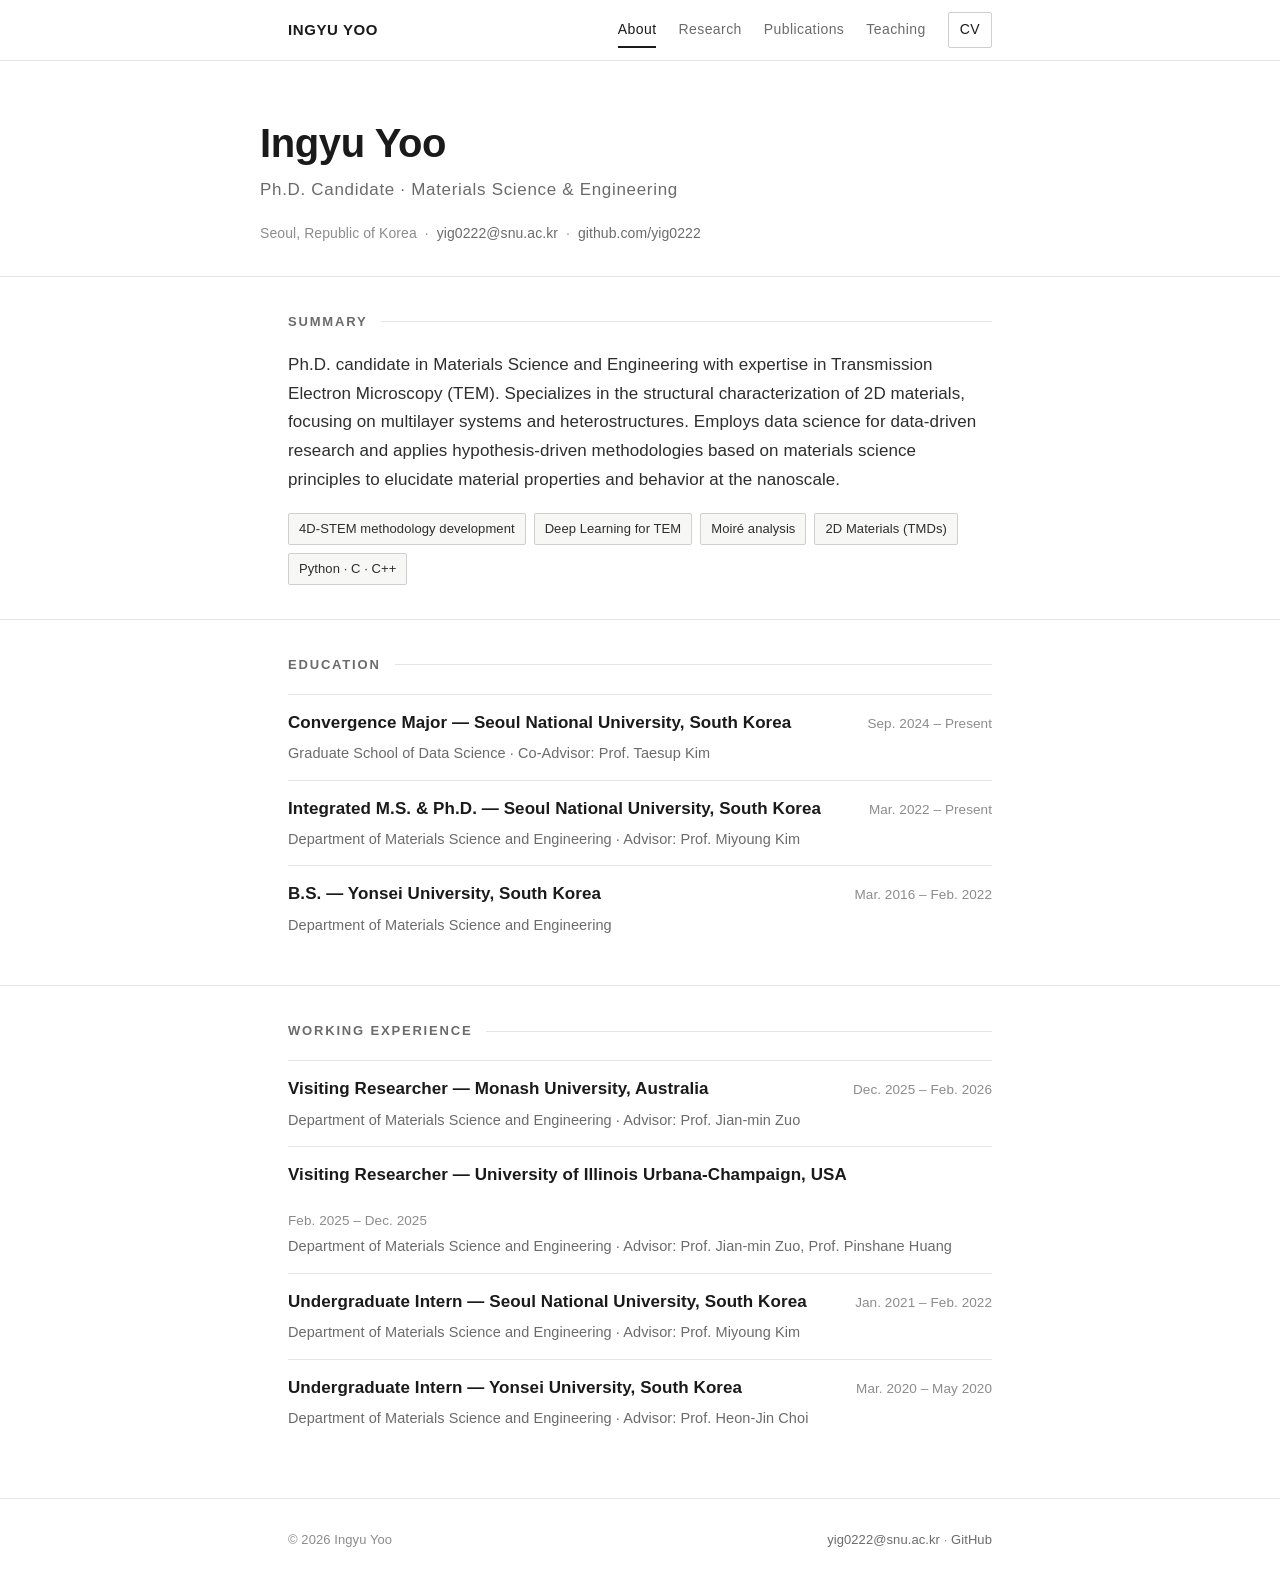
==== index.html @ f6029161 "Add files via upload" ====
<!DOCTYPE html>
<html lang="en">
<head>
<meta charset="utf-8">
<meta name="viewport" content="width=device-width, initial-scale=1">
<title>Ingyu Yoo — Materials Science & TEM</title>
<meta name="description" content="Ingyu Yoo — Ph.D. candidate in Materials Science and Engineering specializing in Transmission Electron Microscopy and 2D materials.">
<link rel="stylesheet" href="assets/style.css">
</head>
<body>
<header class="nav"><div class="nav-inner">
  <a class="brand" href="index.html">Ingyu Yoo</a>
  <nav class="menu">
    <a class="active" href="index.html">About</a>
    <a href="research.html">Research</a>
    <a href="publications.html">Publications</a>
    <a href="teaching.html">Teaching</a>
    <a class="cv" href="CV_Ingyu_Yoo.pdf" target="_blank" rel="noopener">CV</a>
  </nav>
</div></header>

<main>
<section class="hero wrap">
  <h1>Ingyu Yoo</h1>
  <p class="role">Ph.D. Candidate · Materials Science & Engineering</p>
  <p class="meta">Seoul, Republic of Korea &nbsp;·&nbsp; <a href="mailto:yig0222@snu.ac.kr">yig0222@snu.ac.kr</a> &nbsp;·&nbsp; <a href="https://github.com/yig0222" target="_blank" rel="noopener">github.com/yig0222</a></p>
</section>

<section class="section"><div class="wrap">
  <h2 class="head">Summary</h2>
  <p class="lead">Ph.D. candidate in Materials Science and Engineering with expertise in Transmission Electron Microscopy (TEM). Specializes in the structural characterization of 2D materials, focusing on multilayer systems and heterostructures. Employs data science for data-driven research and applies hypothesis-driven methodologies based on materials science principles to elucidate material properties and behavior at the nanoscale.</p>
  <div class="chips" style="margin-top:18px">
    <span class="chip">4D-STEM methodology development</span><span class="chip">Deep Learning for TEM</span>
    <span class="chip">Moiré analysis</span><span class="chip">2D Materials (TMDs)</span>
    <span class="chip">Python · C · C++</span>
  </div>
</div></section>

<section class="section"><div class="wrap">
  <h2 class="head">Education</h2>

  <div class="entry"><div class="top"><h3>Convergence Major — Seoul National University, South Korea</h3><span class="date">Sep. 2024 – Present</span></div>
    <div class="sub">Graduate School of Data Science · Co-Advisor: Prof. Taesup Kim</div></div>

  <div class="entry"><div class="top"><h3>Integrated M.S. &amp; Ph.D. — Seoul National University, South Korea</h3><span class="date">Mar. 2022 – Present</span></div>
    <div class="sub">Department of Materials Science and Engineering · Advisor: Prof. Miyoung Kim</div></div>

  <div class="entry"><div class="top"><h3>B.S. — Yonsei University, South Korea</h3><span class="date">Mar. 2016 – Feb. 2022</span></div>
    <div class="sub">Department of Materials Science and Engineering</div></div>
</div></section>

<section class="section"><div class="wrap">
  <h2 class="head">Working Experience</h2>

  <div class="entry"><div class="top"><h3>Visiting Researcher — Monash University, Australia</h3><span class="date">Dec. 2025 – Feb. 2026</span></div>
    <div class="sub">Department of Materials Science and Engineering · Advisor: Prof. Jian-min Zuo</div></div>

  <div class="entry"><div class="top"><h3>Visiting Researcher — University of Illinois Urbana-Champaign, USA</h3><span class="date">Feb. 2025 – Dec. 2025</span></div>
    <div class="sub">Department of Materials Science and Engineering · Advisor: Prof. Jian-min Zuo, Prof. Pinshane Huang</div></div>

  <div class="entry"><div class="top"><h3>Undergraduate Intern — Seoul National University, South Korea</h3><span class="date">Jan. 2021 – Feb. 2022</span></div>
    <div class="sub">Department of Materials Science and Engineering · Advisor: Prof. Miyoung Kim</div></div>

  <div class="entry"><div class="top"><h3>Undergraduate Intern — Yonsei University, South Korea</h3><span class="date">Mar. 2020 – May 2020</span></div>
    <div class="sub">Department of Materials Science and Engineering · Advisor: Prof. Heon-Jin Choi</div></div>
</div></section>

</main>

<footer><div class="wrap">
  <span>© 2026 Ingyu Yoo</span>
  <span><a href="mailto:yig0222@snu.ac.kr">yig0222@snu.ac.kr</a> · <a href="https://github.com/yig0222" target="_blank" rel="noopener">GitHub</a></span>
</div></footer>
</body>
</html>
---- assets/style.css ----
/* ===== Ingyu Yoo — personal site. Achromatic, quiet, editorial. ===== */
:root{
  --ink:#1a1a1a; --body:#2e2e2e; --muted:#6b6b6b; --faint:#8c8c8c;
  --line:#e4e4e4; --line-strong:#cfcfcf; --bg:#ffffff; --bg-alt:#f7f7f6;
  --max:760px;
  --sans:-apple-system,BlinkMacSystemFont,"Segoe UI",Roboto,Helvetica,Arial,"Apple SD Gothic Neo","Noto Sans KR",sans-serif;
}
*{box-sizing:border-box}
html{-webkit-text-size-adjust:100%}
body{margin:0;background:var(--bg);color:var(--body);font-family:var(--sans);font-size:16px;line-height:1.68;letter-spacing:.005em;-webkit-font-smoothing:antialiased}
a{color:var(--ink);text-decoration:none;border-bottom:1px solid var(--line-strong);transition:border-color .15s,color .15s}
a:hover{border-color:var(--ink)}
.wrap{max-width:var(--max);margin:0 auto;padding:0 28px}
.section{padding:34px 0;border-top:1px solid var(--line)}
.section:first-of-type{border-top:none}
header.nav{position:sticky;top:0;z-index:20;background:rgba(255,255,255,.92);backdrop-filter:saturate(180%) blur(8px);border-bottom:1px solid var(--line)}
.nav-inner{max-width:var(--max);margin:0 auto;padding:0 28px;display:flex;align-items:center;justify-content:space-between;height:60px}
.brand{font-weight:700;color:var(--ink);letter-spacing:.04em;border:none;font-size:15px;text-transform:uppercase}
.menu{display:flex;gap:22px;align-items:center}
.menu a{border:none;color:var(--muted);font-size:14px;letter-spacing:.03em;padding:4px 0;position:relative}
.menu a:hover{color:var(--ink)}
.menu a.active{color:var(--ink)}
.menu a.active::after{content:"";position:absolute;left:0;right:0;bottom:-2px;height:1.5px;background:var(--ink)}
.menu a.cv{border:1px solid var(--line-strong);border-radius:2px;padding:5px 11px;color:var(--ink)}
.menu a.cv:hover{background:var(--ink);color:#fff;border-color:var(--ink)}
.hero{padding:60px 0 30px}
.hero h1{font-size:40px;line-height:1.12;margin:0;color:var(--ink);font-weight:700;letter-spacing:-.01em}
.hero .role{margin:10px 0 0;color:var(--muted);font-size:17px;letter-spacing:.04em}
.hero .meta{margin:18px 0 0;color:var(--faint);font-size:14px}
.hero .meta a{border:none;color:var(--muted)}
.hero .meta a:hover{color:var(--ink)}
h2.head{font-size:13px;letter-spacing:.14em;text-transform:uppercase;color:var(--muted);font-weight:700;margin:0 0 18px;display:flex;align-items:center;gap:14px}
h2.head::after{content:"";flex:1;height:1px;background:var(--line)}
h3{font-size:17px;margin:0 0 2px;color:var(--ink);font-weight:600;letter-spacing:.005em}
p{margin:0 0 14px}
.lead{font-size:17px;color:var(--body);line-height:1.7}
.entry{padding:14px 0;border-top:1px solid var(--line)}
.entry:first-child{border-top:none}
.entry .top{display:flex;justify-content:space-between;gap:18px;align-items:baseline;flex-wrap:wrap}
.entry .date{color:var(--faint);font-size:13.5px;white-space:nowrap;font-variant-numeric:tabular-nums}
.entry .sub{color:var(--muted);font-size:14.5px;margin-top:2px}
.entry p.desc{color:var(--body);font-size:15px;margin:8px 0 0;line-height:1.66}
.card{padding:20px 0;border-top:1px solid var(--line)}
.card:first-child{border-top:none}
.card .num{color:var(--faint);font-size:13px;letter-spacing:.1em;text-transform:uppercase}
.card h3{margin:6px 0 6px}
.card p{font-size:15px;color:var(--body);margin:0}
ol.pub{list-style:none;counter-reset:p;margin:0;padding:0}
ol.pub li{counter-increment:p;position:relative;padding:14px 0 14px 38px;border-top:1px solid var(--line);font-size:15px;line-height:1.6}
ol.pub li:first-child{border-top:none}
ol.pub li::before{content:counter(p);position:absolute;left:0;top:14px;width:24px;height:24px;border:1px solid var(--line-strong);border-radius:50%;text-align:center;line-height:23px;font-size:12px;color:var(--muted)}
ul.plain{list-style:none;margin:0;padding:0}
ul.plain li{padding:11px 0;border-top:1px solid var(--line);font-size:15px;line-height:1.6}
ul.plain li:first-child{border-top:none}
.me{font-weight:700;color:var(--ink)}
.tag{display:inline-block;font-size:11px;letter-spacing:.06em;text-transform:uppercase;color:var(--muted);border:1px solid var(--line-strong);border-radius:2px;padding:1px 7px;margin-right:8px;vertical-align:1px}
.venue{color:var(--muted)}
.subhead{font-size:12px;letter-spacing:.12em;text-transform:uppercase;color:var(--faint);font-weight:700;margin:26px 0 10px}
.chips{display:flex;flex-wrap:wrap;gap:8px;margin:6px 0 0}
.chip{font-size:13px;color:var(--body);border:1px solid var(--line-strong);border-radius:2px;padding:4px 10px;background:var(--bg-alt)}
footer{border-top:1px solid var(--line);margin-top:20px;padding:30px 0;color:var(--faint);font-size:13px}
footer .wrap{display:flex;justify-content:space-between;flex-wrap:wrap;gap:10px}
footer a{border:none;color:var(--muted)}
footer a:hover{color:var(--ink)}
@media(max-width:600px){
  .hero h1{font-size:32px}
  .menu{gap:14px}.menu a{font-size:13px}
  .nav-inner,.wrap{padding:0 18px}
  .entry .top{flex-direction:column;gap:2px}
}

/* nested sub-lists & sub-notes */
ul.sub{list-style:none;margin:6px 0 2px;padding:0}
ul.sub li{border:none;padding:3px 0 3px 18px;font-size:14px;color:var(--muted);position:relative;line-height:1.55}
ul.sub li::before{content:"·";position:absolute;left:4px;color:var(--faint)}
.subnote{margin:8px 0 0;padding:8px 0 2px 16px;border-left:1px solid var(--line);font-size:13.5px;color:var(--muted);line-height:1.6}

/* TA section: section title with right-aligned date on the same line */
.head-row{display:flex;align-items:center;gap:14px;margin:0 0 18px}
.head-row .t{font-size:13px;letter-spacing:.14em;text-transform:uppercase;color:var(--muted);font-weight:700;white-space:nowrap}
.head-row .rule{flex:1;height:1px;background:var(--line)}
.head-row .d{color:var(--faint);font-size:13px;white-space:nowrap;font-variant-numeric:tabular-nums}
.ta-do{display:block;color:var(--muted);font-size:14px;line-height:1.55;margin-top:3px}
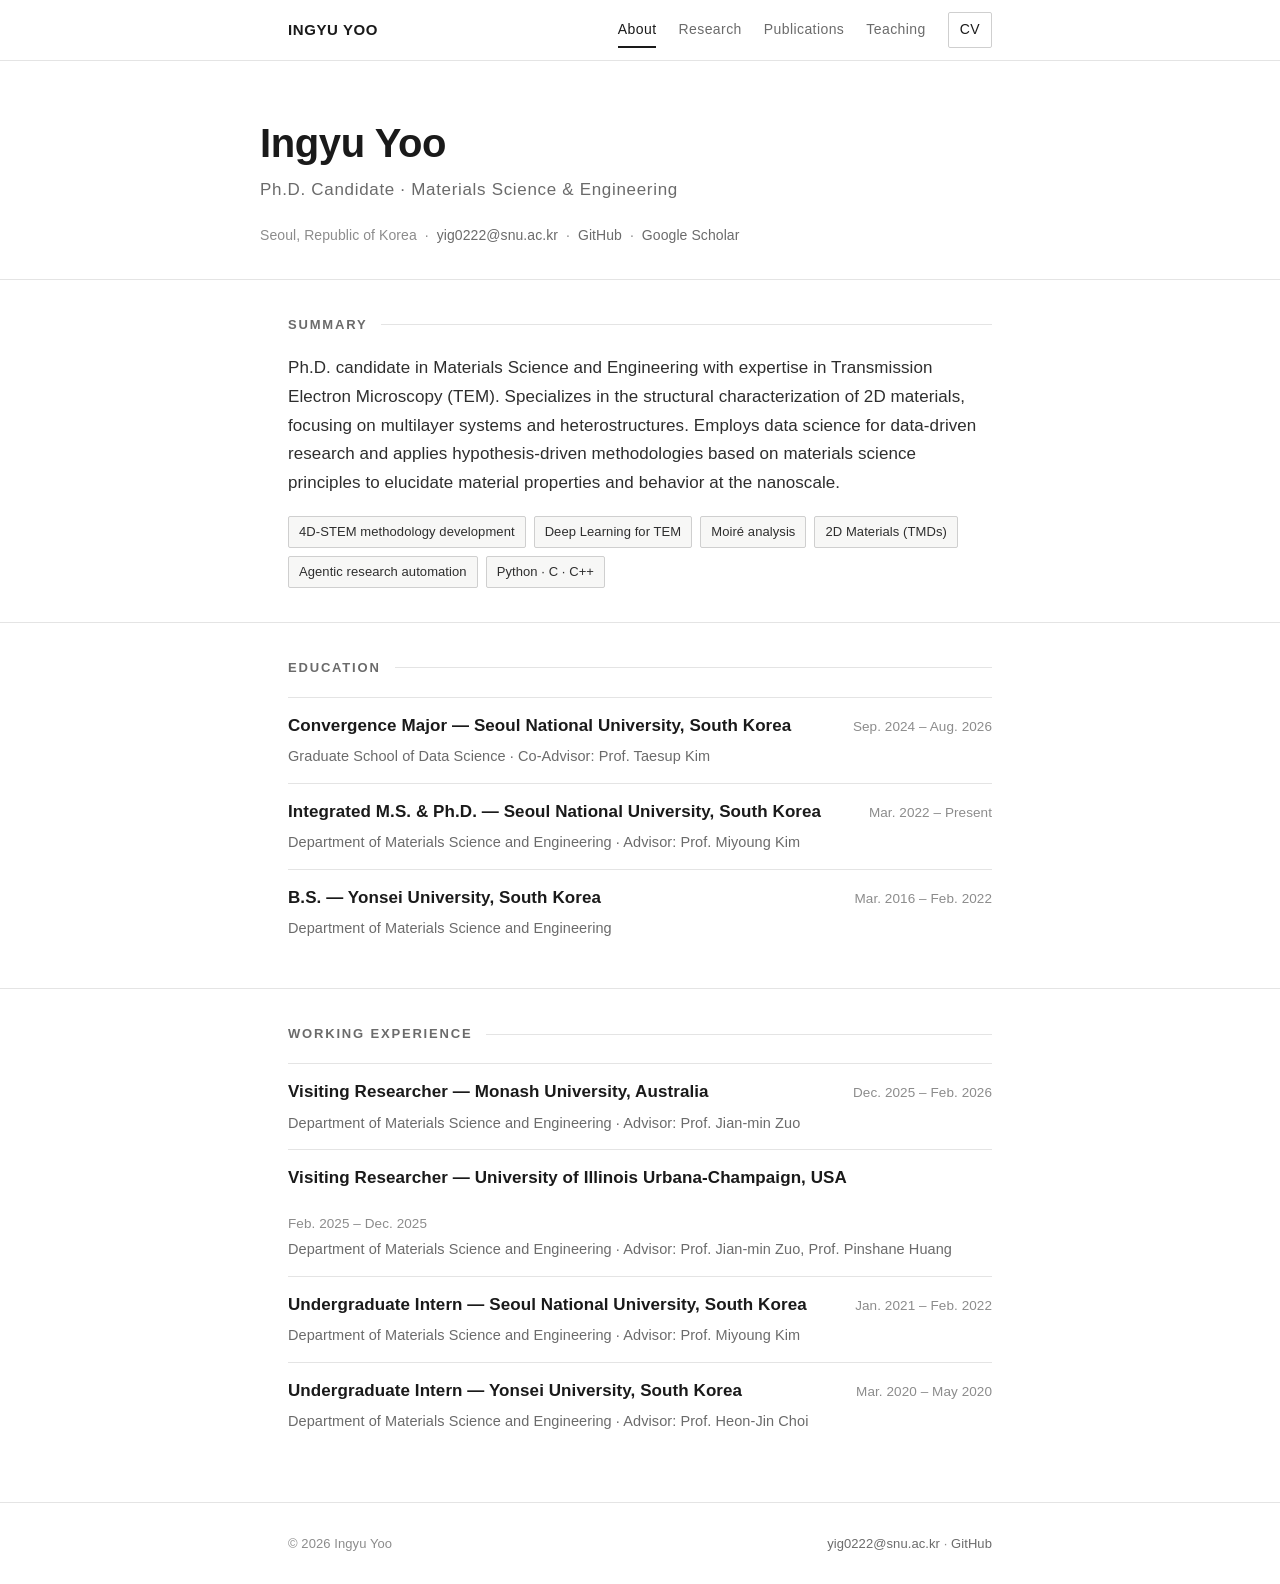
==== commit 11073640: "feat: update CV and site from Aug 2026 CV revision Rewrite the Korean passages in the CV in English " ====
--- a/index.html
+++ b/index.html
@@ -4,7 +4,59 @@
 <meta charset="utf-8">
 <meta name="viewport" content="width=device-width, initial-scale=1">
 <title>Ingyu Yoo — Materials Science & TEM</title>
+<meta name="google-site-verification" content="k3P4sLFyY9nxPmkVIXIjmXh8QCKNJyBuYbyWBxFV5Zs" />
 <meta name="description" content="Ingyu Yoo — Ph.D. candidate in Materials Science and Engineering specializing in Transmission Electron Microscopy and 2D materials.">
+<link rel="canonical" href="https://yig0222.github.io/">
+<meta property="og:type" content="website">
+<meta property="og:url" content="https://yig0222.github.io/">
+<meta property="og:title" content="Ingyu Yoo — Materials Science &amp; TEM">
+<meta property="og:description" content="Ingyu Yoo — Ph.D. candidate in Materials Science and Engineering specializing in Transmission Electron Microscopy and 2D materials.">
+<meta property="og:site_name" content="Ingyu Yoo">
+<script type="application/ld+json">
+{
+  "@context": "https://schema.org",
+  "@graph": [
+    {
+      "@type": "Person",
+      "@id": "https://yig0222.github.io/#person",
+      "name": "Ingyu Yoo",
+      "alternateName": "유인규",
+      "url": "https://yig0222.github.io/",
+      "email": "mailto:yig0222@snu.ac.kr",
+      "jobTitle": "Ph.D. Candidate in Materials Science and Engineering",
+      "affiliation": {
+        "@type": "CollegeOrUniversity",
+        "name": "Seoul National University"
+      },
+      "alumniOf": {
+        "@type": "CollegeOrUniversity",
+        "name": "Yonsei University"
+      },
+      "sameAs": [
+        "https://github.com/yig0222",
+        "https://scholar.google.com/citations?user=Ylbr8n8AAAAJ"
+      ],
+      "knowsAbout": [
+        "Transmission Electron Microscopy",
+        "4D-STEM",
+        "2D materials",
+        "Transition metal dichalcogenides",
+        "Deep learning for TEM"
+      ]
+    },
+    {
+      "@type": "WebSite",
+      "@id": "https://yig0222.github.io/#website",
+      "url": "https://yig0222.github.io/",
+      "name": "Ingyu Yoo",
+      "alternateName": "유인규",
+      "author": {
+        "@id": "https://yig0222.github.io/#person"
+      }
+    }
+  ]
+}
+</script>
 <link rel="stylesheet" href="assets/style.css">
 </head>
 <body>
@@ -23,7 +75,7 @@
 <section class="hero wrap">
   <h1>Ingyu Yoo</h1>
   <p class="role">Ph.D. Candidate · Materials Science & Engineering</p>
-  <p class="meta">Seoul, Republic of Korea &nbsp;·&nbsp; <a href="mailto:yig0222@snu.ac.kr">yig0222@snu.ac.kr</a> &nbsp;·&nbsp; <a href="https://github.com/yig0222" target="_blank" rel="noopener">github.com/yig0222</a></p>
+  <p class="meta">Seoul, Republic of Korea &nbsp;·&nbsp; <a href="mailto:yig0222@snu.ac.kr">yig0222@snu.ac.kr</a> &nbsp;·&nbsp; <a href="https://github.com/yig0222" target="_blank" rel="noopener">GitHub</a> &nbsp;·&nbsp; <a href="https://scholar.google.com/citations?user=Ylbr8n8AAAAJ&amp;hl=en" target="_blank" rel="noopener">Google Scholar</a></p>
 </section>
 
 <section class="section"><div class="wrap">
@@ -32,14 +84,14 @@
   <div class="chips" style="margin-top:18px">
     <span class="chip">4D-STEM methodology development</span><span class="chip">Deep Learning for TEM</span>
     <span class="chip">Moiré analysis</span><span class="chip">2D Materials (TMDs)</span>
-    <span class="chip">Python · C · C++</span>
+    <span class="chip">Agentic research automation</span><span class="chip">Python · C · C++</span>
   </div>
 </div></section>
 
 <section class="section"><div class="wrap">
   <h2 class="head">Education</h2>
 
-  <div class="entry"><div class="top"><h3>Convergence Major — Seoul National University, South Korea</h3><span class="date">Sep. 2024 – Present</span></div>
+  <div class="entry"><div class="top"><h3>Convergence Major — Seoul National University, South Korea</h3><span class="date">Sep. 2024 – Aug. 2026</span></div>
     <div class="sub">Graduate School of Data Science · Co-Advisor: Prof. Taesup Kim</div></div>
 
   <div class="entry"><div class="top"><h3>Integrated M.S. &amp; Ph.D. — Seoul National University, South Korea</h3><span class="date">Mar. 2022 – Present</span></div>
--- a/assets/style.css
+++ b/assets/style.css
@@ -2,49 +2,68 @@
 :root{
   --ink:#1a1a1a; --body:#2e2e2e; --muted:#6b6b6b; --faint:#8c8c8c;
   --line:#e4e4e4; --line-strong:#cfcfcf; --bg:#ffffff; --bg-alt:#f7f7f6;
-  --max:760px;
+  --max:760px; --gutter:28px;
   --sans:-apple-system,BlinkMacSystemFont,"Segoe UI",Roboto,Helvetica,Arial,"Apple SD Gothic Neo","Noto Sans KR",sans-serif;
 }
 *{box-sizing:border-box}
 html{-webkit-text-size-adjust:100%}
-body{margin:0;background:var(--bg);color:var(--body);font-family:var(--sans);font-size:16px;line-height:1.68;letter-spacing:.005em;-webkit-font-smoothing:antialiased}
+body{margin:0;background:var(--bg);color:var(--body);font-family:var(--sans);font-size:16px;line-height:1.68;letter-spacing:.005em;-webkit-font-smoothing:antialiased;overflow-wrap:break-word}
+img{max-width:100%;height:auto}
 a{color:var(--ink);text-decoration:none;border-bottom:1px solid var(--line-strong);transition:border-color .15s,color .15s}
 a:hover{border-color:var(--ink)}
-.wrap{max-width:var(--max);margin:0 auto;padding:0 28px}
+.wrap{max-width:var(--max);margin:0 auto;padding:0 var(--gutter)}
 .section{padding:34px 0;border-top:1px solid var(--line)}
 .section:first-of-type{border-top:none}
+
+/* ---- header ---- */
 header.nav{position:sticky;top:0;z-index:20;background:rgba(255,255,255,.92);backdrop-filter:saturate(180%) blur(8px);border-bottom:1px solid var(--line)}
-.nav-inner{max-width:var(--max);margin:0 auto;padding:0 28px;display:flex;align-items:center;justify-content:space-between;height:60px}
-.brand{font-weight:700;color:var(--ink);letter-spacing:.04em;border:none;font-size:15px;text-transform:uppercase}
+.nav-inner{max-width:var(--max);margin:0 auto;padding:0 var(--gutter);display:flex;align-items:center;justify-content:space-between;gap:16px;height:60px}
+.brand{font-weight:700;color:var(--ink);letter-spacing:.04em;border:none;font-size:15px;text-transform:uppercase;white-space:nowrap}
 .menu{display:flex;gap:22px;align-items:center}
-.menu a{border:none;color:var(--muted);font-size:14px;letter-spacing:.03em;padding:4px 0;position:relative}
+.menu a{border:none;color:var(--muted);font-size:14px;letter-spacing:.03em;padding:4px 0;position:relative;white-space:nowrap}
 .menu a:hover{color:var(--ink)}
 .menu a.active{color:var(--ink)}
 .menu a.active::after{content:"";position:absolute;left:0;right:0;bottom:-2px;height:1.5px;background:var(--ink)}
 .menu a.cv{border:1px solid var(--line-strong);border-radius:2px;padding:5px 11px;color:var(--ink)}
 .menu a.cv:hover{background:var(--ink);color:#fff;border-color:var(--ink)}
+
+/* ---- hero ---- */
 .hero{padding:60px 0 30px}
 .hero h1{font-size:40px;line-height:1.12;margin:0;color:var(--ink);font-weight:700;letter-spacing:-.01em}
 .hero .role{margin:10px 0 0;color:var(--muted);font-size:17px;letter-spacing:.04em}
-.hero .meta{margin:18px 0 0;color:var(--faint);font-size:14px}
+.hero .meta{margin:18px 0 0;color:var(--faint);font-size:14px;line-height:1.9}
 .hero .meta a{border:none;color:var(--muted)}
 .hero .meta a:hover{color:var(--ink)}
+
+/* ---- typography ---- */
 h2.head{font-size:13px;letter-spacing:.14em;text-transform:uppercase;color:var(--muted);font-weight:700;margin:0 0 18px;display:flex;align-items:center;gap:14px}
 h2.head::after{content:"";flex:1;height:1px;background:var(--line)}
 h3{font-size:17px;margin:0 0 2px;color:var(--ink);font-weight:600;letter-spacing:.005em}
 p{margin:0 0 14px}
 .lead{font-size:17px;color:var(--body);line-height:1.7}
+
+/* ---- entries ---- */
 .entry{padding:14px 0;border-top:1px solid var(--line)}
 .entry:first-child{border-top:none}
 .entry .top{display:flex;justify-content:space-between;gap:18px;align-items:baseline;flex-wrap:wrap}
+.entry .top h3{min-width:0}
 .entry .date{color:var(--faint);font-size:13.5px;white-space:nowrap;font-variant-numeric:tabular-nums}
 .entry .sub{color:var(--muted);font-size:14.5px;margin-top:2px}
 .entry p.desc{color:var(--body);font-size:15px;margin:8px 0 0;line-height:1.66}
-.card{padding:20px 0;border-top:1px solid var(--line)}
-.card:first-child{border-top:none}
-.card .num{color:var(--faint);font-size:13px;letter-spacing:.1em;text-transform:uppercase}
-.card h3{margin:6px 0 6px}
-.card p{font-size:15px;color:var(--body);margin:0}
+
+/* ---- research interest cards ---- */
+.ri-list{display:grid;gap:14px;margin-top:2px}
+.ri{display:flex;gap:20px;padding:20px 22px;border:1px solid var(--line);border-radius:3px;background:var(--bg);transition:border-color .18s,background .18s}
+.ri:hover{border-color:var(--line-strong);background:#fcfcfb}
+.ri-idx{flex:0 0 auto;font-size:12px;font-weight:700;letter-spacing:.12em;color:var(--faint);font-variant-numeric:tabular-nums;padding-top:4px}
+.ri-body{flex:1 1 auto;min-width:0}
+.ri-body h3{margin:0 0 9px;font-size:16.5px;line-height:1.42}
+.ri-body p{margin:0;font-size:15px;line-height:1.66;color:var(--body)}
+.ri-body p+p{margin-top:9px}
+.ri-tags{display:flex;flex-wrap:wrap;gap:6px;margin-top:13px}
+.ri-tags span{font-size:11.5px;letter-spacing:.05em;text-transform:uppercase;color:var(--muted);background:var(--bg-alt);border:1px solid var(--line);border-radius:2px;padding:3px 8px;line-height:1.5}
+
+/* ---- publication lists ---- */
 ol.pub{list-style:none;counter-reset:p;margin:0;padding:0}
 ol.pub li{counter-increment:p;position:relative;padding:14px 0 14px 38px;border-top:1px solid var(--line);font-size:15px;line-height:1.6}
 ol.pub li:first-child{border-top:none}
@@ -53,31 +72,78 @@
 ul.plain li{padding:11px 0;border-top:1px solid var(--line);font-size:15px;line-height:1.6}
 ul.plain li:first-child{border-top:none}
 .me{font-weight:700;color:var(--ink)}
-.tag{display:inline-block;font-size:11px;letter-spacing:.06em;text-transform:uppercase;color:var(--muted);border:1px solid var(--line-strong);border-radius:2px;padding:1px 7px;margin-right:8px;vertical-align:1px}
+.tag{display:inline-block;font-size:11px;letter-spacing:.06em;text-transform:uppercase;color:var(--muted);border:1px solid var(--line-strong);border-radius:2px;padding:1px 7px;margin-right:8px;vertical-align:1px;white-space:nowrap}
 .venue{color:var(--muted)}
 .subhead{font-size:12px;letter-spacing:.12em;text-transform:uppercase;color:var(--faint);font-weight:700;margin:26px 0 10px}
+.scholar{margin:14px 0 0;font-size:14px;color:var(--muted)}
+.scholar a{color:var(--muted)}
+.scholar a:hover{color:var(--ink)}
 .chips{display:flex;flex-wrap:wrap;gap:8px;margin:6px 0 0}
 .chip{font-size:13px;color:var(--body);border:1px solid var(--line-strong);border-radius:2px;padding:4px 10px;background:var(--bg-alt)}
-footer{border-top:1px solid var(--line);margin-top:20px;padding:30px 0;color:var(--faint);font-size:13px}
-footer .wrap{display:flex;justify-content:space-between;flex-wrap:wrap;gap:10px}
-footer a{border:none;color:var(--muted)}
-footer a:hover{color:var(--ink)}
-@media(max-width:600px){
-  .hero h1{font-size:32px}
-  .menu{gap:14px}.menu a{font-size:13px}
-  .nav-inner,.wrap{padding:0 18px}
-  .entry .top{flex-direction:column;gap:2px}
-}
 
-/* nested sub-lists & sub-notes */
+/* ---- nested sub-lists & sub-notes ---- */
 ul.sub{list-style:none;margin:6px 0 2px;padding:0}
 ul.sub li{border:none;padding:3px 0 3px 18px;font-size:14px;color:var(--muted);position:relative;line-height:1.55}
 ul.sub li::before{content:"·";position:absolute;left:4px;color:var(--faint)}
 .subnote{margin:8px 0 0;padding:8px 0 2px 16px;border-left:1px solid var(--line);font-size:13.5px;color:var(--muted);line-height:1.6}
 
-/* TA section: section title with right-aligned date on the same line */
+/* ---- TA section: section title with right-aligned date on the same line ---- */
 .head-row{display:flex;align-items:center;gap:14px;margin:0 0 18px}
 .head-row .t{font-size:13px;letter-spacing:.14em;text-transform:uppercase;color:var(--muted);font-weight:700;white-space:nowrap}
 .head-row .rule{flex:1;height:1px;background:var(--line)}
 .head-row .d{color:var(--faint);font-size:13px;white-space:nowrap;font-variant-numeric:tabular-nums}
 .ta-do{display:block;color:var(--muted);font-size:14px;line-height:1.55;margin-top:3px}
+
+footer{border-top:1px solid var(--line);margin-top:20px;padding:30px 0;color:var(--faint);font-size:13px}
+footer .wrap{display:flex;justify-content:space-between;flex-wrap:wrap;gap:10px}
+footer a{border:none;color:var(--muted)}
+footer a:hover{color:var(--ink)}
+
+/* ===== tablet ===== */
+@media(max-width:760px){
+  :root{--gutter:22px}
+  .menu{gap:18px}
+}
+
+/* ===== phone ===== */
+@media(max-width:640px){
+  :root{--gutter:18px}
+  /* header: brand on its own row so the five links never get clipped */
+  .nav-inner{height:auto;flex-direction:column;align-items:stretch;gap:9px;padding-top:11px;padding-bottom:11px}
+  .menu{gap:16px;flex-wrap:wrap}
+  .menu a{font-size:13px}
+  .menu a.cv{margin-left:auto;padding:4px 10px}
+
+  .hero{padding:38px 0 24px}
+  .hero h1{font-size:31px}
+  .hero .role{font-size:16px}
+  .section{padding:28px 0}
+  .lead{font-size:16px}
+
+  .entry .top{flex-direction:column;gap:2px}
+  .entry .date{font-size:13px}
+
+  .ri{flex-direction:column;gap:9px;padding:17px 16px}
+  .ri-idx{padding-top:0}
+  .ri-body h3{font-size:16px}
+
+  ol.pub li{padding-left:32px}
+  ol.pub li::before{width:22px;height:22px;line-height:21px}
+
+  /* TA header: stack instead of forcing one nowrap line */
+  .head-row{display:block;margin:0 0 16px;padding-bottom:9px;border-bottom:1px solid var(--line)}
+  .head-row .t{display:block;white-space:normal;line-height:1.5}
+  .head-row .rule{display:none}
+  .head-row .d{display:block;margin-top:3px}
+
+  footer .wrap{flex-direction:column;gap:6px}
+}
+
+/* ===== small phone ===== */
+@media(max-width:380px){
+  .hero h1{font-size:27px}
+  .menu{gap:13px}
+  .menu a{font-size:12.5px}
+  .ri{padding:15px 14px}
+  .chip,.ri-tags span{font-size:11.5px}
+}
